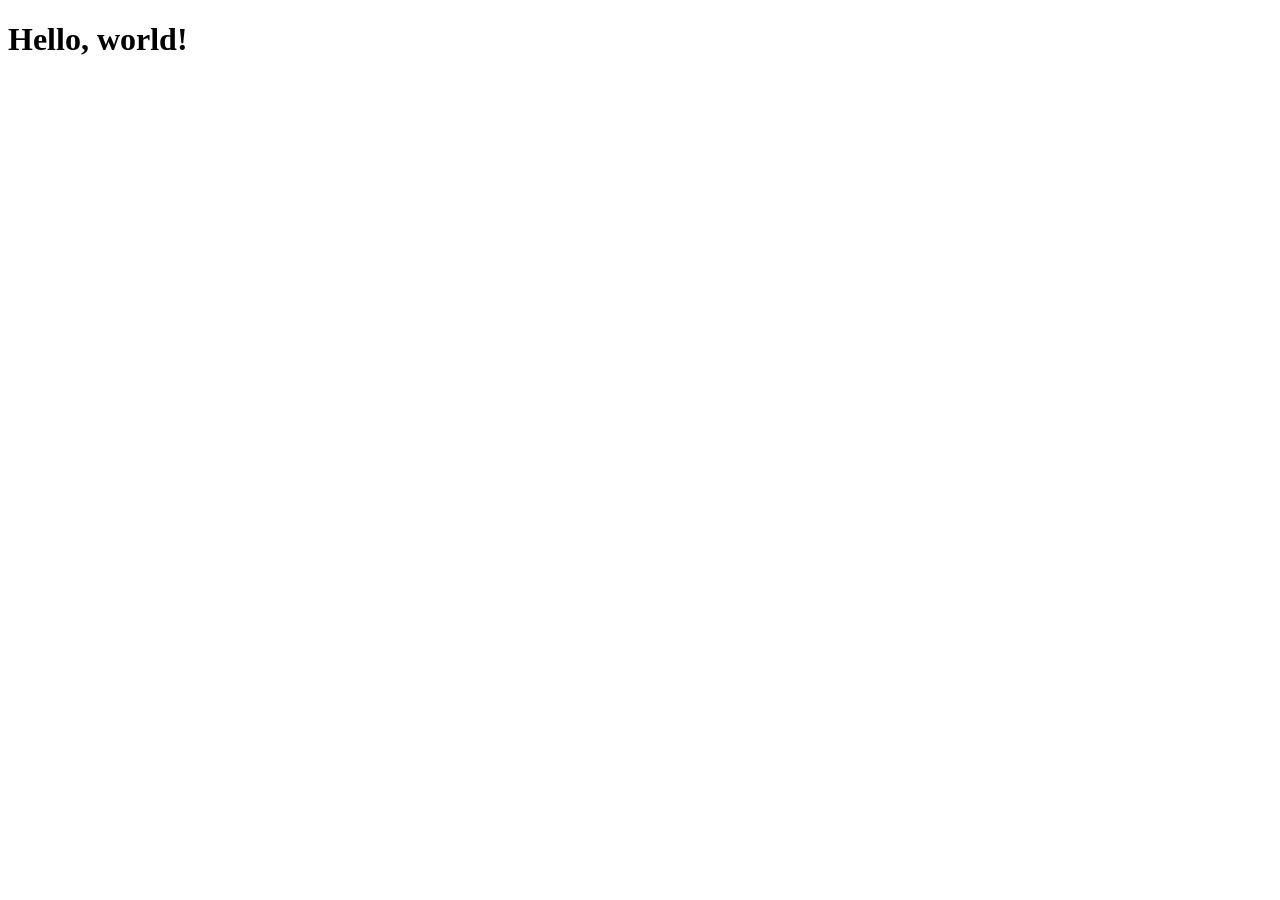
==== index.html @ cbe00746 "site" ====
<!doctype html>
<html lang="en">
<head>
  <meta charset="utf-8">
  <meta name="viewport" content="width=device-width, initial-scale=1">
  <title>Hello, world!</title>
</head>
<body>
  <h1>Hello, world!</h1>
</body>
</html>
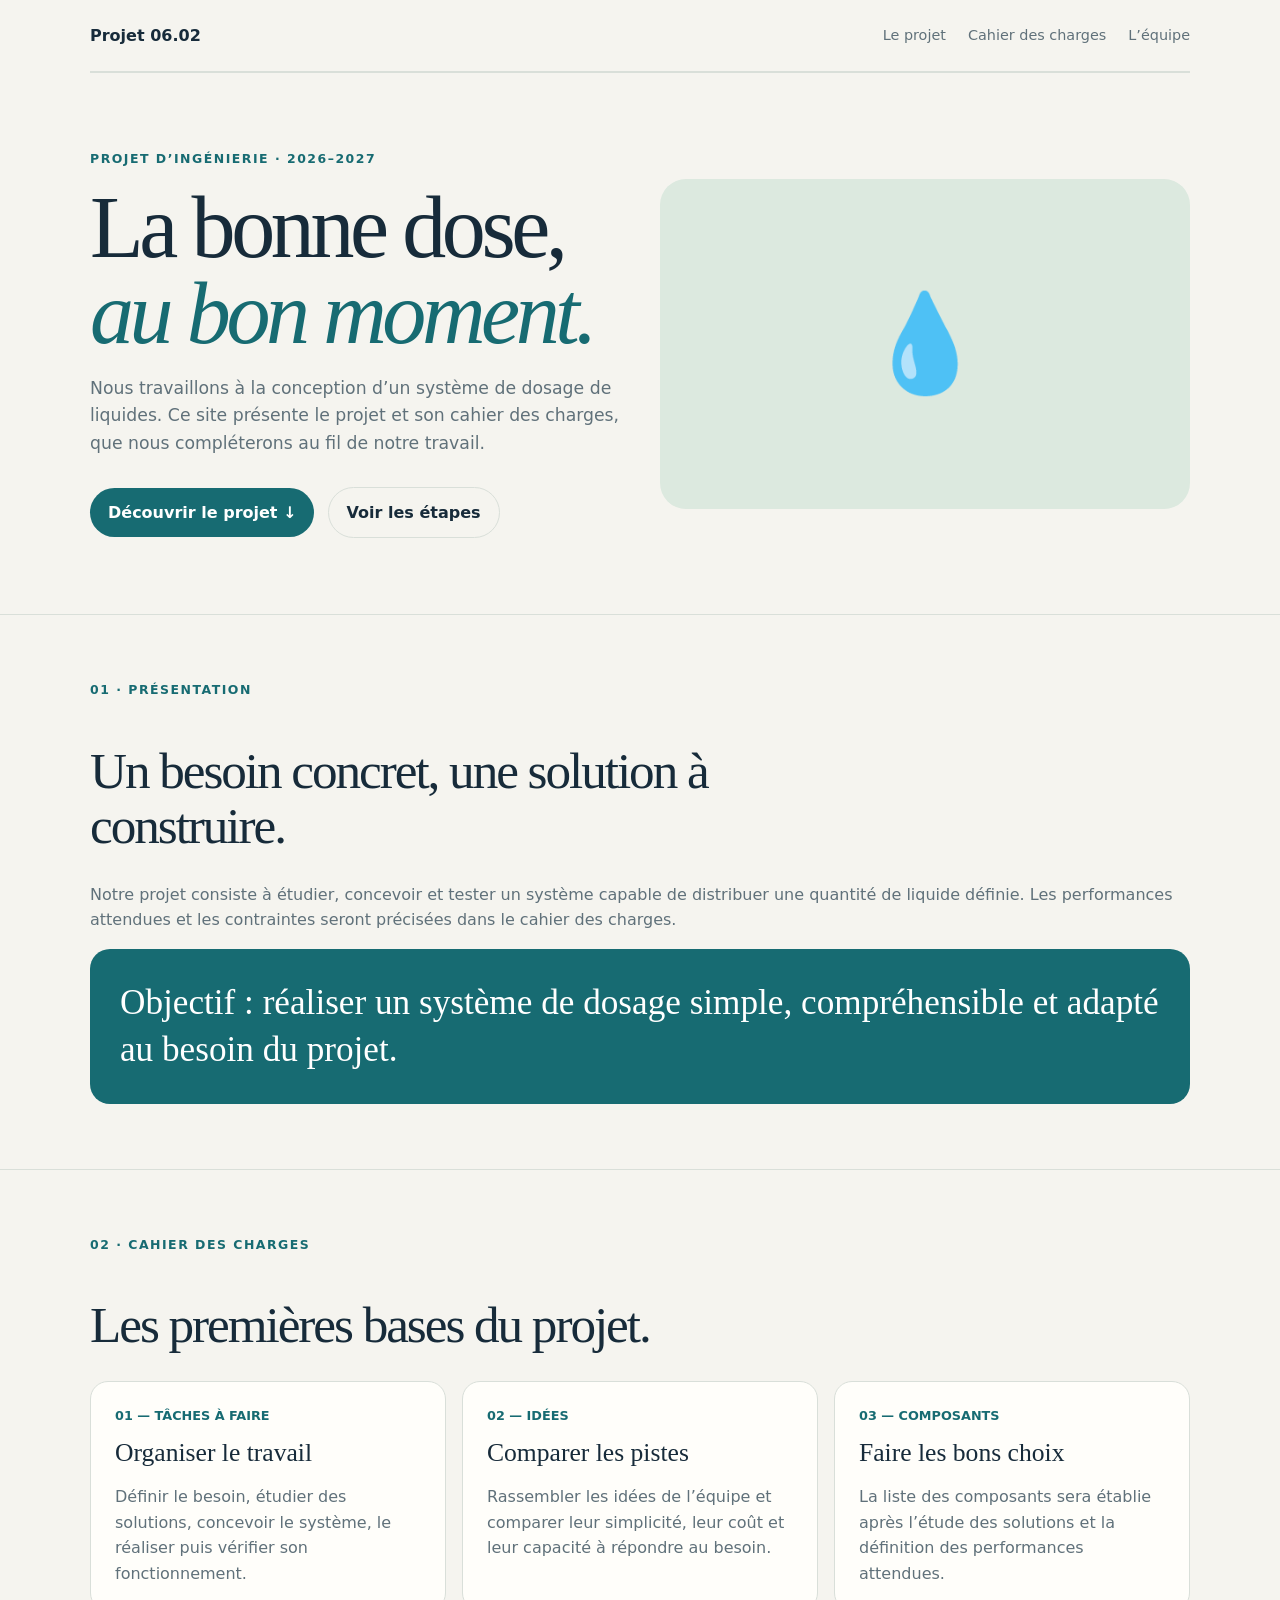
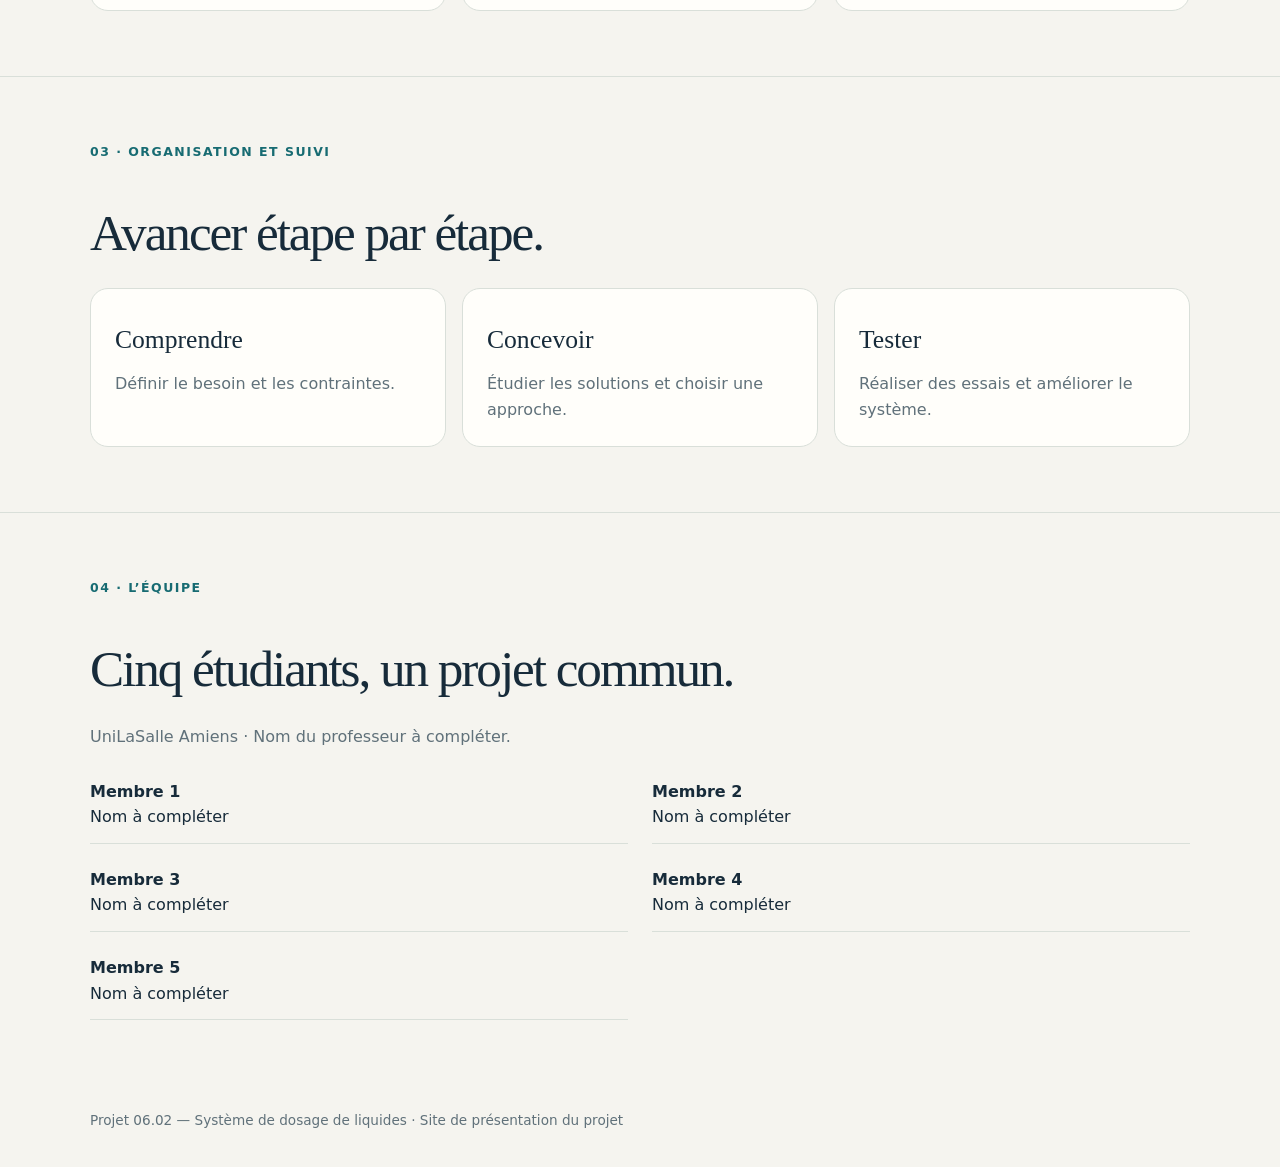
==== commit f3953895: "test" ====
--- a/index.html
+++ b/index.html
@@ -1,11 +1,239 @@
 <!doctype html>
-<html lang="en">
+<html lang="fr">
 <head>
   <meta charset="utf-8">
   <meta name="viewport" content="width=device-width, initial-scale=1">
-  <title>Hello, world!</title>
+  <meta name="description" content="Projet d’ingénierie : système de dosage de liquides">
+  <title>Projet 06.02 — Dosage de liquides</title>
+  <style>
+    :root {
+      --fond: #f5f4ef;
+      --blanc: #fffefa;
+      --texte: #172b3a;
+      --secondaire: #60717a;
+      --bleu: #176b72;
+      --vert: #d7ec79;
+      --ligne: #d9dfd9;
+      --serif: Georgia, "Times New Roman", serif;
+      --sans: system-ui, -apple-system, "Segoe UI", sans-serif;
+    }
+
+    * { box-sizing: border-box; }
+    html { scroll-behavior: smooth; }
+    body {
+      margin: 0;
+      background: var(--fond);
+      color: var(--texte);
+      font-family: var(--sans);
+      line-height: 1.6;
+    }
+    a { color: inherit; }
+    .conteneur { width: min(1100px, calc(100% - 40px)); margin: auto; }
+
+    nav {
+      min-height: 72px;
+      display: flex;
+      align-items: center;
+      justify-content: space-between;
+      border-bottom: 1px solid var(--ligne);
+    }
+    .logo { font-weight: 800; text-decoration: none; }
+    .liens { display: flex; gap: 22px; font-size: .9rem; }
+    .liens a { color: var(--secondaire); text-decoration: none; }
+    .liens a:hover { color: var(--bleu); }
+
+    .hero {
+      padding: 76px 0;
+      display: grid;
+      grid-template-columns: 1fr 1fr;
+      gap: 40px;
+      align-items: center;
+    }
+    .etiquette {
+      color: var(--bleu);
+      font-size: .78rem;
+      font-weight: 800;
+      letter-spacing: .12em;
+      text-transform: uppercase;
+    }
+    h1 {
+      margin: 16px 0;
+      font: 500 clamp(3rem, 7vw, 5.5rem)/.98 var(--serif);
+      letter-spacing: -.05em;
+    }
+    h1 em { color: var(--bleu); font-weight: 400; }
+    .intro { max-width: 530px; color: var(--secondaire); font-size: 1.08rem; }
+    .bouton {
+      display: inline-block;
+      margin: 12px 8px 0 0;
+      padding: 12px 18px;
+      border-radius: 30px;
+      background: var(--bleu);
+      color: white;
+      font-weight: 700;
+      text-decoration: none;
+    }
+    .bouton.clair { border: 1px solid var(--ligne); background: transparent; color: var(--texte); }
+    .illustration {
+      min-height: 330px;
+      display: grid;
+      place-items: center;
+      border-radius: 26px;
+      background: #dce9df;
+      color: var(--bleu);
+      font-size: 6rem;
+    }
+    .illustration span { font-size: 1rem; }
+
+    section { padding: 65px 0; border-top: 1px solid var(--ligne); }
+    .titre-section {
+      max-width: 680px;
+      margin-bottom: 28px;
+      font: 500 clamp(2rem, 4vw, 3.4rem)/1.08 var(--serif);
+      letter-spacing: -.04em;
+    }
+    .texte-secondaire { color: var(--secondaire); }
+    .grille { display: grid; grid-template-columns: repeat(3, 1fr); gap: 16px; }
+    .carte {
+      padding: 24px;
+      border: 1px solid var(--ligne);
+      border-radius: 18px;
+      background: var(--blanc);
+    }
+    .numero { color: var(--bleu); font-size: .8rem; font-weight: 800; }
+    .carte h3 { margin: 12px 0 8px; font: 500 1.6rem var(--serif); }
+    .carte p { margin-bottom: 0; color: var(--secondaire); }
+
+    .objectif {
+      padding: 30px;
+      border-radius: 20px;
+      background: var(--bleu);
+      color: white;
+      font: 500 clamp(1.5rem, 3vw, 2.2rem)/1.35 var(--serif);
+    }
+    .equipe { display: grid; grid-template-columns: repeat(2, 1fr); gap: 10px 24px; }
+    .membre { padding: 13px 0; border-bottom: 1px solid var(--ligne); }
+    .membre strong { display: block; }
+
+    footer {
+      padding: 25px 0 35px;
+      color: var(--secondaire);
+      font-size: .85rem;
+    }
+
+    @media (max-width: 700px) {
+      .liens { gap: 10px; font-size: .78rem; }
+      .hero { grid-template-columns: 1fr; padding: 50px 0; }
+      .illustration { min-height: 230px; }
+      .grille { grid-template-columns: 1fr; }
+      .equipe { grid-template-columns: 1fr; }
+    }
+  </style>
 </head>
+
 <body>
-  <h1>Hello, world!</h1>
+  <header class="conteneur">
+    <nav>
+      <a class="logo" href="#accueil">Projet 06.02</a>
+      <div class="liens">
+        <a href="#projet">Le projet</a>
+        <a href="#cahier">Cahier des charges</a>
+        <a href="#equipe">L’équipe</a>
+      </div>
+    </nav>
+  </header>
+
+  <main>
+    <section class="hero conteneur" id="accueil">
+      <div>
+        <div class="etiquette">Projet d’ingénierie · 2026–2027</div>
+        <h1>La bonne dose,<br><em>au bon moment.</em></h1>
+        <p class="intro">
+          Nous travaillons à la conception d’un système de dosage de liquides.
+          Ce site présente le projet et son cahier des charges, que nous
+          compléterons au fil de notre travail.
+        </p>
+        <a class="bouton" href="#projet">Découvrir le projet ↓</a>
+        <a class="bouton clair" href="#cahier">Voir les étapes</a>
+      </div>
+      <div class="illustration" aria-label="Illustration provisoire d’une goutte d’eau">
+        💧
+      </div>
+    </section>
+
+    <section id="projet">
+      <div class="conteneur">
+        <div class="etiquette">01 · Présentation</div>
+        <h2 class="titre-section">Un besoin concret, une solution à construire.</h2>
+        <p class="texte-secondaire">
+          Notre projet consiste à étudier, concevoir et tester un système capable
+          de distribuer une quantité de liquide définie. Les performances
+          attendues et les contraintes seront précisées dans le cahier des charges.
+        </p>
+        <div class="objectif">
+          Objectif : réaliser un système de dosage simple, compréhensible et
+          adapté au besoin du projet.
+        </div>
+      </div>
+    </section>
+
+    <section id="cahier">
+      <div class="conteneur">
+        <div class="etiquette">02 · Cahier des charges</div>
+        <h2 class="titre-section">Les premières bases du projet.</h2>
+        <div class="grille">
+          <article class="carte">
+            <div class="numero">01 — TÂCHES À FAIRE</div>
+            <h3>Organiser le travail</h3>
+            <p>Définir le besoin, étudier des solutions, concevoir le système,
+              le réaliser puis vérifier son fonctionnement.</p>
+          </article>
+          <article class="carte">
+            <div class="numero">02 — IDÉES</div>
+            <h3>Comparer les pistes</h3>
+            <p>Rassembler les idées de l’équipe et comparer leur simplicité,
+              leur coût et leur capacité à répondre au besoin.</p>
+          </article>
+          <article class="carte">
+            <div class="numero">03 — COMPOSANTS</div>
+            <h3>Faire les bons choix</h3>
+            <p>La liste des composants sera établie après l’étude des solutions
+              et la définition des performances attendues.</p>
+          </article>
+        </div>
+      </div>
+    </section>
+
+    <section>
+      <div class="conteneur">
+        <div class="etiquette">03 · Organisation et suivi</div>
+        <h2 class="titre-section">Avancer étape par étape.</h2>
+        <div class="grille">
+          <article class="carte"><h3>Comprendre</h3><p>Définir le besoin et les contraintes.</p></article>
+          <article class="carte"><h3>Concevoir</h3><p>Étudier les solutions et choisir une approche.</p></article>
+          <article class="carte"><h3>Tester</h3><p>Réaliser des essais et améliorer le système.</p></article>
+        </div>
+      </div>
+    </section>
+
+    <section id="equipe">
+      <div class="conteneur">
+        <div class="etiquette">04 · L’équipe</div>
+        <h2 class="titre-section">Cinq étudiants, un projet commun.</h2>
+        <p class="texte-secondaire">UniLaSalle Amiens · Nom du professeur à compléter.</p>
+        <div class="equipe">
+          <div class="membre"><strong>Membre 1</strong>Nom à compléter</div>
+          <div class="membre"><strong>Membre 2</strong>Nom à compléter</div>
+          <div class="membre"><strong>Membre 3</strong>Nom à compléter</div>
+          <div class="membre"><strong>Membre 4</strong>Nom à compléter</div>
+          <div class="membre"><strong>Membre 5</strong>Nom à compléter</div>
+        </div>
+      </div>
+    </section>
+  </main>
+
+  <footer class="conteneur">
+    Projet 06.02 — Système de dosage de liquides · Site de présentation du projet
+  </footer>
 </body>
 </html>
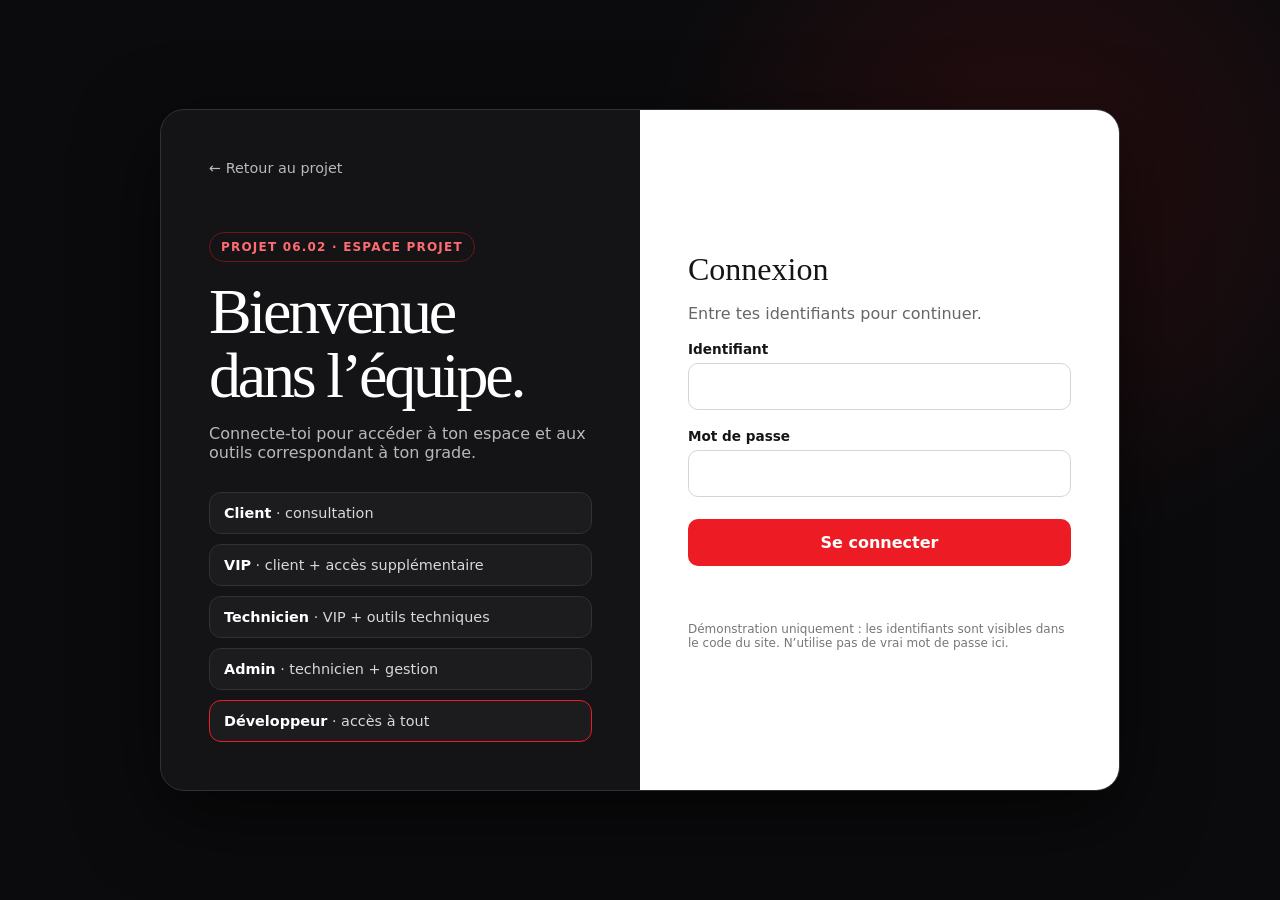
==== commit 80566e4e: "modification" ====
--- a/index.html
+++ b/index.html
@@ -3,237 +3,324 @@
 <head>
   <meta charset="utf-8">
   <meta name="viewport" content="width=device-width, initial-scale=1">
-  <meta name="description" content="Projet d’ingénierie : système de dosage de liquides">
-  <title>Projet 06.02 — Dosage de liquides</title>
+  <meta name="theme-color" content="#0b0b0d">
+  <title>Connexion — Projet 06.02</title>
+
   <style>
-    :root {
-      --fond: #f5f4ef;
-      --blanc: #fffefa;
-      --texte: #172b3a;
-      --secondaire: #60717a;
-      --bleu: #176b72;
-      --vert: #d7ec79;
-      --ligne: #d9dfd9;
-      --serif: Georgia, "Times New Roman", serif;
-      --sans: system-ui, -apple-system, "Segoe UI", sans-serif;
-    }
-
     * { box-sizing: border-box; }
-    html { scroll-behavior: smooth; }
+
     body {
+      min-height: 100vh;
       margin: 0;
-      background: var(--fond);
-      color: var(--texte);
-      font-family: var(--sans);
-      line-height: 1.6;
-    }
+      display: grid;
+      place-items: center;
+      padding: 24px;
+      color: #fff;
+      background:
+        radial-gradient(circle at 80% 20%, #ed1c2422, transparent 30%),
+        #0b0b0d;
+      font-family: system-ui, -apple-system, "Segoe UI", sans-serif;
+    }
+
     a { color: inherit; }
-    .conteneur { width: min(1100px, calc(100% - 40px)); margin: auto; }
-
-    nav {
-      min-height: 72px;
-      display: flex;
-      align-items: center;
-      justify-content: space-between;
-      border-bottom: 1px solid var(--ligne);
-    }
-    .logo { font-weight: 800; text-decoration: none; }
-    .liens { display: flex; gap: 22px; font-size: .9rem; }
-    .liens a { color: var(--secondaire); text-decoration: none; }
-    .liens a:hover { color: var(--bleu); }
-
-    .hero {
-      padding: 76px 0;
+
+    .page {
+      width: min(100%, 960px);
       display: grid;
       grid-template-columns: 1fr 1fr;
-      gap: 40px;
-      align-items: center;
-    }
-    .etiquette {
-      color: var(--bleu);
-      font-size: .78rem;
+      overflow: hidden;
+      border: 1px solid #303035;
+      border-radius: 24px;
+      background: #141416;
+      box-shadow: 0 24px 80px #0009;
+    }
+
+    .presentation { padding: 48px; }
+
+    .retour {
+      color: #b8b8be;
+      font-size: .9rem;
+      text-decoration: none;
+    }
+
+    .retour:hover { color: #fff; }
+
+    .badge {
+      display: inline-block;
+      margin-top: 55px;
+      padding: 7px 11px;
+      border: 1px solid #ed1c2466;
+      border-radius: 30px;
+      color: #ff6b70;
+      font-size: .75rem;
       font-weight: 800;
-      letter-spacing: .12em;
+      letter-spacing: .1em;
       text-transform: uppercase;
     }
+
     h1 {
-      margin: 16px 0;
-      font: 500 clamp(3rem, 7vw, 5.5rem)/.98 var(--serif);
+      margin: 18px 0 12px;
+      font: 500 clamp(2.4rem, 5vw, 4rem)/1 Georgia, serif;
       letter-spacing: -.05em;
     }
-    h1 em { color: var(--bleu); font-weight: 400; }
-    .intro { max-width: 530px; color: var(--secondaire); font-size: 1.08rem; }
-    .bouton {
-      display: inline-block;
-      margin: 12px 8px 0 0;
-      padding: 12px 18px;
-      border-radius: 30px;
-      background: var(--bleu);
-      color: white;
+
+    .description { color: #b8b8be; }
+
+    .grades {
+      display: grid;
+      gap: 10px;
+      margin-top: 30px;
+    }
+
+    .grade {
+      padding: 12px 14px;
+      border: 1px solid #303035;
+      border-radius: 12px;
+      color: #d7d7dc;
+      background: #1c1c1f;
+      font-size: .9rem;
+    }
+
+    .grade strong { color: #fff; }
+    .grade.dev { border-color: #ed1c24; }
+
+    .connexion {
+      padding: 48px;
+      display: flex;
+      flex-direction: column;
+      justify-content: center;
+      color: #151518;
+      background: #fff;
+    }
+
+    .connexion h2 {
+      margin: 0 0 8px;
+      font: 500 2rem Georgia, serif;
+    }
+
+    .connexion p { color: #666; }
+
+    label {
+      display: block;
+      margin: 18px 0 6px;
+      font-size: .85rem;
       font-weight: 700;
-      text-decoration: none;
-    }
-    .bouton.clair { border: 1px solid var(--ligne); background: transparent; color: var(--texte); }
-    .illustration {
-      min-height: 330px;
+    }
+
+    input {
+      width: 100%;
+      padding: 13px 14px;
+      border: 1px solid #d5d5d8;
+      border-radius: 10px;
+      color: #151518;
+      background: #fff;
+      font: inherit;
+    }
+
+    input:focus {
+      outline: 2px solid #ed1c24;
+      border-color: #ed1c24;
+    }
+
+    button {
+      width: 100%;
+      margin-top: 22px;
+      padding: 14px;
+      border: 0;
+      border-radius: 10px;
+      color: #fff;
+      background: #ed1c24;
+      font: inherit;
+      font-weight: 800;
+      cursor: pointer;
+    }
+
+    button:hover { background: #bd1118; }
+
+    .erreur {
+      min-height: 24px;
+      margin: 12px 0 0;
+      color: #bd1118;
+      font-size: .9rem;
+    }
+
+    .avertissement {
+      margin-top: 20px;
+      color: #777;
+      font-size: .75rem;
+    }
+
+    .tableau { display: none; }
+
+    .tableau h2 {
+      font: 500 2rem Georgia, serif;
+    }
+
+    .succes {
+      padding: 14px;
+      border-radius: 12px;
+      color: #176b38;
+      background: #e8f6ec;
+    }
+
+    .droits {
       display: grid;
-      place-items: center;
-      border-radius: 26px;
-      background: #dce9df;
-      color: var(--bleu);
-      font-size: 6rem;
-    }
-    .illustration span { font-size: 1rem; }
-
-    section { padding: 65px 0; border-top: 1px solid var(--ligne); }
-    .titre-section {
-      max-width: 680px;
-      margin-bottom: 28px;
-      font: 500 clamp(2rem, 4vw, 3.4rem)/1.08 var(--serif);
-      letter-spacing: -.04em;
-    }
-    .texte-secondaire { color: var(--secondaire); }
-    .grille { display: grid; grid-template-columns: repeat(3, 1fr); gap: 16px; }
-    .carte {
-      padding: 24px;
-      border: 1px solid var(--ligne);
-      border-radius: 18px;
-      background: var(--blanc);
-    }
-    .numero { color: var(--bleu); font-size: .8rem; font-weight: 800; }
-    .carte h3 { margin: 12px 0 8px; font: 500 1.6rem var(--serif); }
-    .carte p { margin-bottom: 0; color: var(--secondaire); }
-
-    .objectif {
-      padding: 30px;
-      border-radius: 20px;
-      background: var(--bleu);
-      color: white;
-      font: 500 clamp(1.5rem, 3vw, 2.2rem)/1.35 var(--serif);
-    }
-    .equipe { display: grid; grid-template-columns: repeat(2, 1fr); gap: 10px 24px; }
-    .membre { padding: 13px 0; border-bottom: 1px solid var(--ligne); }
-    .membre strong { display: block; }
-
-    footer {
-      padding: 25px 0 35px;
-      color: var(--secondaire);
-      font-size: .85rem;
+      gap: 10px;
+      margin: 20px 0;
+    }
+
+    .droit {
+      padding: 12px;
+      border: 1px solid #e0e0e0;
+      border-radius: 10px;
+    }
+
+    .droit strong { display: block; }
+    .droit span { color: #666; font-size: .85rem; }
+
+    .deconnexion {
+      margin-top: 10px;
+      color: #bd1118;
+      background: transparent;
+      border: 1px solid #ed1c24;
+    }
+
+    .deconnexion:hover {
+      color: #fff;
+      background: #bd1118;
     }
 
     @media (max-width: 700px) {
-      .liens { gap: 10px; font-size: .78rem; }
-      .hero { grid-template-columns: 1fr; padding: 50px 0; }
-      .illustration { min-height: 230px; }
-      .grille { grid-template-columns: 1fr; }
-      .equipe { grid-template-columns: 1fr; }
+      .page { grid-template-columns: 1fr; }
+      .presentation, .connexion { padding: 30px; }
+      .badge { margin-top: 35px; }
     }
   </style>
 </head>
 
 <body>
-  <header class="conteneur">
-    <nav>
-      <a class="logo" href="#accueil">Projet 06.02</a>
-      <div class="liens">
-        <a href="#projet">Le projet</a>
-        <a href="#cahier">Cahier des charges</a>
-        <a href="#equipe">L’équipe</a>
-      </div>
-    </nav>
-  </header>
-
-  <main>
-    <section class="hero conteneur" id="accueil">
-      <div>
-        <div class="etiquette">Projet d’ingénierie · 2026–2027</div>
-        <h1>La bonne dose,<br><em>au bon moment.</em></h1>
-        <p class="intro">
-          Nous travaillons à la conception d’un système de dosage de liquides.
-          Ce site présente le projet et son cahier des charges, que nous
-          compléterons au fil de notre travail.
-        </p>
-        <a class="bouton" href="#projet">Découvrir le projet ↓</a>
-        <a class="bouton clair" href="#cahier">Voir les étapes</a>
-      </div>
-      <div class="illustration" aria-label="Illustration provisoire d’une goutte d’eau">
-        💧
+  <main class="page">
+    <section class="presentation">
+      <a class="retour" href="index.html">← Retour au projet</a>
+
+      <div class="badge">Projet 06.02 · Espace projet</div>
+      <h1>Bienvenue<br>dans l’équipe.</h1>
+
+      <p class="description">
+        Connecte-toi pour accéder à ton espace et aux outils correspondant
+        à ton grade.
+      </p>
+
+      <div class="grades">
+        <div class="grade"><strong>Client</strong> · consultation</div>
+        <div class="grade"><strong>VIP</strong> · client + accès supplémentaire</div>
+        <div class="grade"><strong>Technicien</strong> · VIP + outils techniques</div>
+        <div class="grade"><strong>Admin</strong> · technicien + gestion</div>
+        <div class="grade dev"><strong>Développeur</strong> · accès à tout</div>
       </div>
     </section>
 
-    <section id="projet">
-      <div class="conteneur">
-        <div class="etiquette">01 · Présentation</div>
-        <h2 class="titre-section">Un besoin concret, une solution à construire.</h2>
-        <p class="texte-secondaire">
-          Notre projet consiste à étudier, concevoir et tester un système capable
-          de distribuer une quantité de liquide définie. Les performances
-          attendues et les contraintes seront précisées dans le cahier des charges.
-        </p>
-        <div class="objectif">
-          Objectif : réaliser un système de dosage simple, compréhensible et
-          adapté au besoin du projet.
+    <section class="connexion">
+      <div id="formulaire">
+        <h2>Connexion</h2>
+        <p>Entre tes identifiants pour continuer.</p>
+
+        <form id="form-connexion">
+          <label for="identifiant">Identifiant</label>
+          <input
+            id="identifiant"
+            name="identifiant"
+            autocomplete="username"
+            required
+          >
+
+          <label for="mot-de-passe">Mot de passe</label>
+          <input
+            id="mot-de-passe"
+            name="mot-de-passe"
+            type="password"
+            autocomplete="current-password"
+            required
+          >
+
+          <button type="submit">Se connecter</button>
+          <div class="erreur" id="erreur" aria-live="polite"></div>
+        </form>
+
+        <div class="avertissement">
+          Démonstration uniquement : les identifiants sont visibles dans le
+          code du site. N’utilise pas de vrai mot de passe ici.
         </div>
       </div>
-    </section>
-
-    <section id="cahier">
-      <div class="conteneur">
-        <div class="etiquette">02 · Cahier des charges</div>
-        <h2 class="titre-section">Les premières bases du projet.</h2>
-        <div class="grille">
-          <article class="carte">
-            <div class="numero">01 — TÂCHES À FAIRE</div>
-            <h3>Organiser le travail</h3>
-            <p>Définir le besoin, étudier des solutions, concevoir le système,
-              le réaliser puis vérifier son fonctionnement.</p>
-          </article>
-          <article class="carte">
-            <div class="numero">02 — IDÉES</div>
-            <h3>Comparer les pistes</h3>
-            <p>Rassembler les idées de l’équipe et comparer leur simplicité,
-              leur coût et leur capacité à répondre au besoin.</p>
-          </article>
-          <article class="carte">
-            <div class="numero">03 — COMPOSANTS</div>
-            <h3>Faire les bons choix</h3>
-            <p>La liste des composants sera établie après l’étude des solutions
-              et la définition des performances attendues.</p>
-          </article>
+
+      <div class="tableau" id="tableau">
+        <div class="succes">Connexion réussie · Grade Développeur</div>
+        <h2>Ton espace</h2>
+        <p>Ton grade cumule les droits des grades précédents.</p>
+
+        <div class="droits">
+          <div class="droit">
+            <strong>Client</strong>
+            <span>Consulter les informations du projet.</span>
+          </div>
+
+          <div class="droit">
+            <strong>VIP</strong>
+            <span>Accéder aux informations supplémentaires.</span>
+          </div>
+
+          <div class="droit">
+            <strong>Technicien</strong>
+            <span>Accéder aux outils techniques.</span>
+          </div>
+
+          <div class="droit">
+            <strong>Admin</strong>
+            <span>Gérer les éléments de l’espace.</span>
+          </div>
+
+          <div class="droit">
+            <strong>Développeur</strong>
+            <span>Accès complet à toutes les fonctions.</span>
+          </div>
         </div>
-      </div>
-    </section>
-
-    <section>
-      <div class="conteneur">
-        <div class="etiquette">03 · Organisation et suivi</div>
-        <h2 class="titre-section">Avancer étape par étape.</h2>
-        <div class="grille">
-          <article class="carte"><h3>Comprendre</h3><p>Définir le besoin et les contraintes.</p></article>
-          <article class="carte"><h3>Concevoir</h3><p>Étudier les solutions et choisir une approche.</p></article>
-          <article class="carte"><h3>Tester</h3><p>Réaliser des essais et améliorer le système.</p></article>
-        </div>
-      </div>
-    </section>
-
-    <section id="equipe">
-      <div class="conteneur">
-        <div class="etiquette">04 · L’équipe</div>
-        <h2 class="titre-section">Cinq étudiants, un projet commun.</h2>
-        <p class="texte-secondaire">UniLaSalle Amiens · Nom du professeur à compléter.</p>
-        <div class="equipe">
-          <div class="membre"><strong>Membre 1</strong>Nom à compléter</div>
-          <div class="membre"><strong>Membre 2</strong>Nom à compléter</div>
-          <div class="membre"><strong>Membre 3</strong>Nom à compléter</div>
-          <div class="membre"><strong>Membre 4</strong>Nom à compléter</div>
-          <div class="membre"><strong>Membre 5</strong>Nom à compléter</div>
-        </div>
+
+        <button class="deconnexion" id="bouton-deconnexion">
+          Se déconnecter
+        </button>
       </div>
     </section>
   </main>
 
-  <footer class="conteneur">
-    Projet 06.02 — Système de dosage de liquides · Site de présentation du projet
-  </footer>
+  <script>
+    const formulaire = document.querySelector("#form-connexion");
+    const zoneErreur = document.querySelector("#erreur");
+
+    formulaire.addEventListener("submit", function (event) {
+      event.preventDefault();
+
+      const identifiant =
+        document.querySelector("#identifiant").value.trim();
+      const motDePasse =
+        document.querySelector("#mot-de-passe").value;
+
+      if (identifiant === "dev" && motDePasse === "1212") {
+        document.querySelector("#formulaire").style.display = "none";
+        document.querySelector("#tableau").style.display = "block";
+      } else {
+        zoneErreur.textContent =
+          "Identifiant ou mot de passe incorrect.";
+      }
+    });
+
+    document
+      .querySelector("#bouton-deconnexion")
+      .addEventListener("click", function () {
+        document.querySelector("#tableau").style.display = "none";
+        document.querySelector("#formulaire").style.display = "block";
+        formulaire.reset();
+        zoneErreur.textContent = "";
+      });
+  </script>
 </body>
 </html>
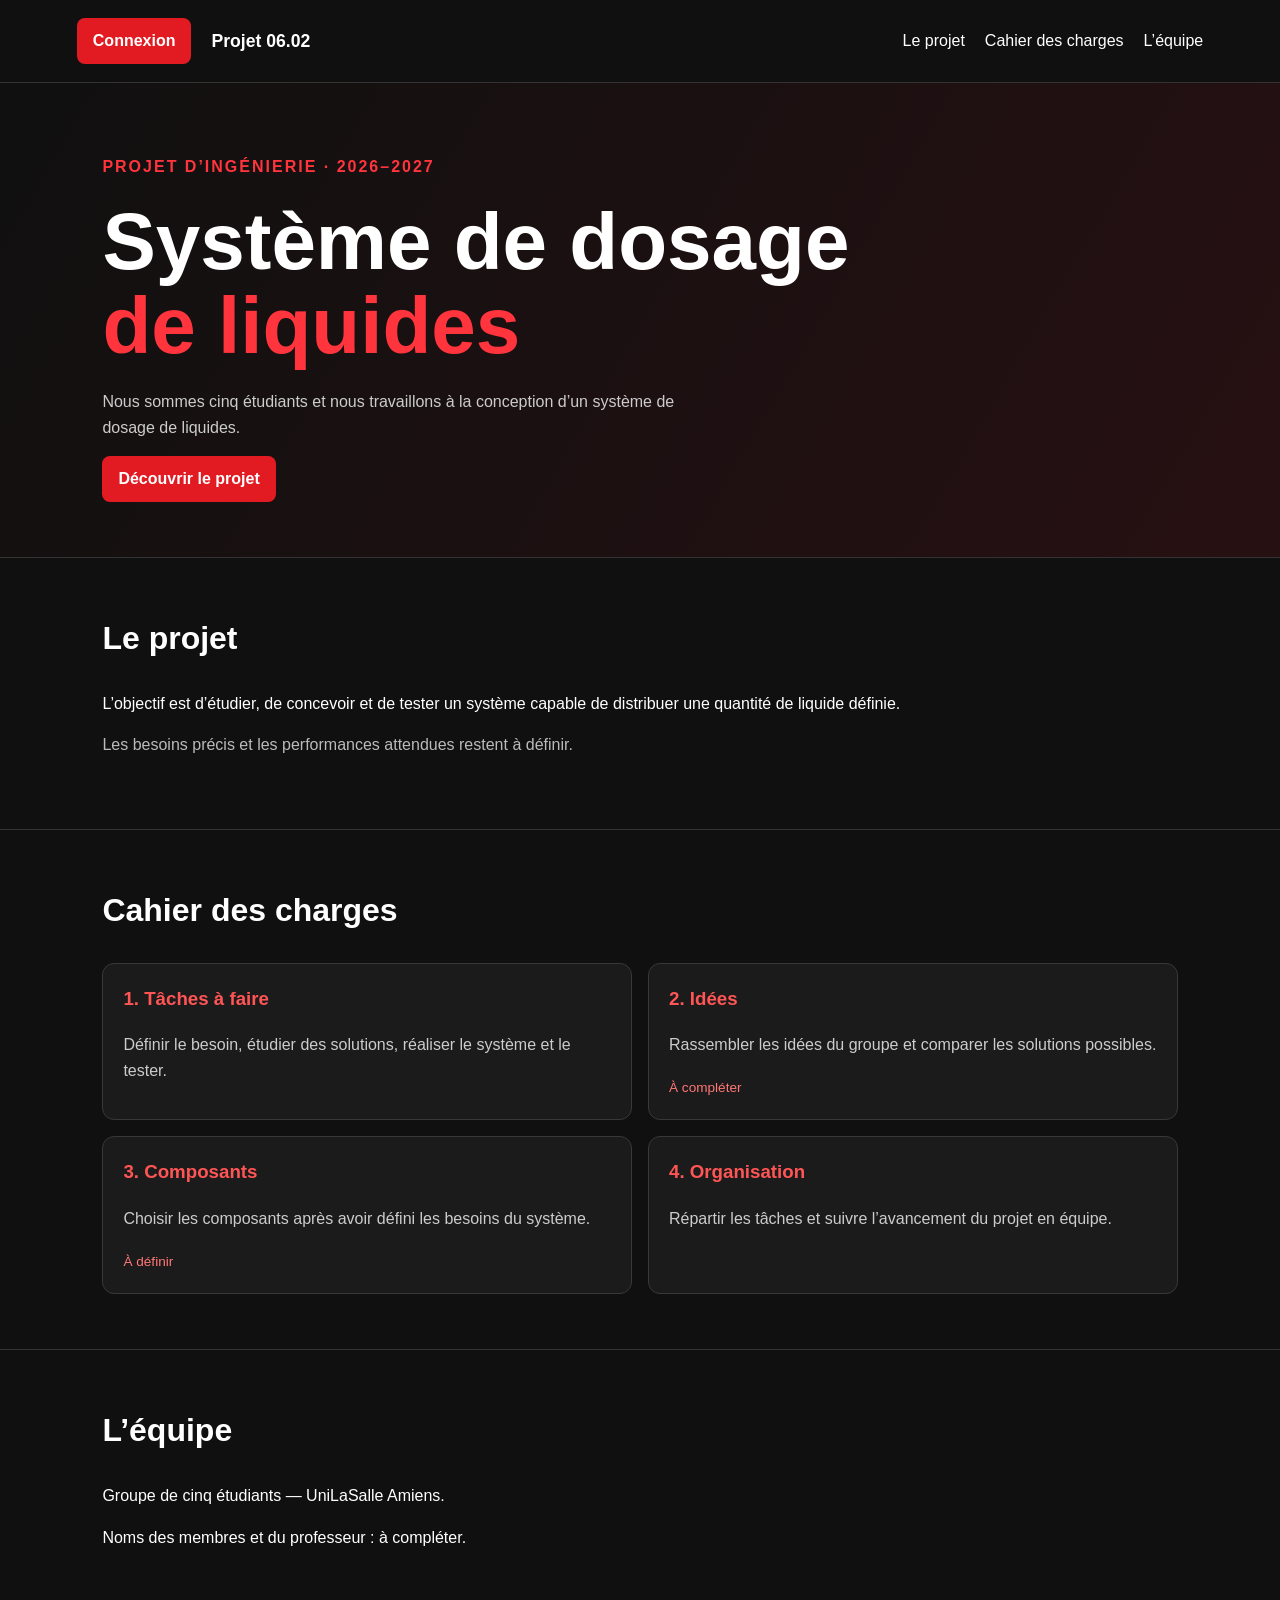
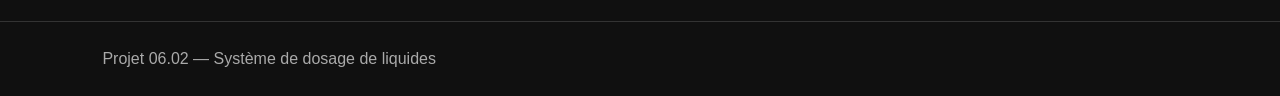
==== commit a57326bb: "separation + ameloiration" ====
--- a/index.html
+++ b/index.html
@@ -3,324 +3,81 @@
 <head>
   <meta charset="utf-8">
   <meta name="viewport" content="width=device-width, initial-scale=1">
-  <meta name="theme-color" content="#0b0b0d">
-  <title>Connexion — Projet 06.02</title>
-
-  <style>
-    * { box-sizing: border-box; }
-
-    body {
-      min-height: 100vh;
-      margin: 0;
-      display: grid;
-      place-items: center;
-      padding: 24px;
-      color: #fff;
-      background:
-        radial-gradient(circle at 80% 20%, #ed1c2422, transparent 30%),
-        #0b0b0d;
-      font-family: system-ui, -apple-system, "Segoe UI", sans-serif;
-    }
-
-    a { color: inherit; }
-
-    .page {
-      width: min(100%, 960px);
-      display: grid;
-      grid-template-columns: 1fr 1fr;
-      overflow: hidden;
-      border: 1px solid #303035;
-      border-radius: 24px;
-      background: #141416;
-      box-shadow: 0 24px 80px #0009;
-    }
-
-    .presentation { padding: 48px; }
-
-    .retour {
-      color: #b8b8be;
-      font-size: .9rem;
-      text-decoration: none;
-    }
-
-    .retour:hover { color: #fff; }
-
-    .badge {
-      display: inline-block;
-      margin-top: 55px;
-      padding: 7px 11px;
-      border: 1px solid #ed1c2466;
-      border-radius: 30px;
-      color: #ff6b70;
-      font-size: .75rem;
-      font-weight: 800;
-      letter-spacing: .1em;
-      text-transform: uppercase;
-    }
-
-    h1 {
-      margin: 18px 0 12px;
-      font: 500 clamp(2.4rem, 5vw, 4rem)/1 Georgia, serif;
-      letter-spacing: -.05em;
-    }
-
-    .description { color: #b8b8be; }
-
-    .grades {
-      display: grid;
-      gap: 10px;
-      margin-top: 30px;
-    }
-
-    .grade {
-      padding: 12px 14px;
-      border: 1px solid #303035;
-      border-radius: 12px;
-      color: #d7d7dc;
-      background: #1c1c1f;
-      font-size: .9rem;
-    }
-
-    .grade strong { color: #fff; }
-    .grade.dev { border-color: #ed1c24; }
-
-    .connexion {
-      padding: 48px;
-      display: flex;
-      flex-direction: column;
-      justify-content: center;
-      color: #151518;
-      background: #fff;
-    }
-
-    .connexion h2 {
-      margin: 0 0 8px;
-      font: 500 2rem Georgia, serif;
-    }
-
-    .connexion p { color: #666; }
-
-    label {
-      display: block;
-      margin: 18px 0 6px;
-      font-size: .85rem;
-      font-weight: 700;
-    }
-
-    input {
-      width: 100%;
-      padding: 13px 14px;
-      border: 1px solid #d5d5d8;
-      border-radius: 10px;
-      color: #151518;
-      background: #fff;
-      font: inherit;
-    }
-
-    input:focus {
-      outline: 2px solid #ed1c24;
-      border-color: #ed1c24;
-    }
-
-    button {
-      width: 100%;
-      margin-top: 22px;
-      padding: 14px;
-      border: 0;
-      border-radius: 10px;
-      color: #fff;
-      background: #ed1c24;
-      font: inherit;
-      font-weight: 800;
-      cursor: pointer;
-    }
-
-    button:hover { background: #bd1118; }
-
-    .erreur {
-      min-height: 24px;
-      margin: 12px 0 0;
-      color: #bd1118;
-      font-size: .9rem;
-    }
-
-    .avertissement {
-      margin-top: 20px;
-      color: #777;
-      font-size: .75rem;
-    }
-
-    .tableau { display: none; }
-
-    .tableau h2 {
-      font: 500 2rem Georgia, serif;
-    }
-
-    .succes {
-      padding: 14px;
-      border-radius: 12px;
-      color: #176b38;
-      background: #e8f6ec;
-    }
-
-    .droits {
-      display: grid;
-      gap: 10px;
-      margin: 20px 0;
-    }
-
-    .droit {
-      padding: 12px;
-      border: 1px solid #e0e0e0;
-      border-radius: 10px;
-    }
-
-    .droit strong { display: block; }
-    .droit span { color: #666; font-size: .85rem; }
-
-    .deconnexion {
-      margin-top: 10px;
-      color: #bd1118;
-      background: transparent;
-      border: 1px solid #ed1c24;
-    }
-
-    .deconnexion:hover {
-      color: #fff;
-      background: #bd1118;
-    }
-
-    @media (max-width: 700px) {
-      .page { grid-template-columns: 1fr; }
-      .presentation, .connexion { padding: 30px; }
-      .badge { margin-top: 35px; }
-    }
-  </style>
+  <title>Projet 06.02 — Dosage de liquides</title>
+  <link rel="stylesheet" href="css/style.css">
 </head>
 
 <body>
-  <main class="page">
-    <section class="presentation">
-      <a class="retour" href="index.html">← Retour au projet</a>
+  <header>
+    <a class="bouton-connexion" href="connexion.html">Connexion</a>
+    <strong class="logo">Projet 06.02</strong>
 
-      <div class="badge">Projet 06.02 · Espace projet</div>
-      <h1>Bienvenue<br>dans l’équipe.</h1>
+    <nav>
+      <a href="#projet">Le projet</a>
+      <a href="#cahier">Cahier des charges</a>
+      <a href="#equipe">L’équipe</a>
+    </nav>
+  </header>
 
-      <p class="description">
-        Connecte-toi pour accéder à ton espace et aux outils correspondant
-        à ton grade.
+  <main>
+    <section class="accueil">
+      <p class="etiquette">Projet d’ingénierie · 2026–2027</p>
+      <h1>Système de dosage<br><span>de liquides</span></h1>
+      <p>
+        Nous sommes cinq étudiants et nous travaillons à la conception
+        d’un système de dosage de liquides.
       </p>
+      <a class="bouton" href="#projet">Découvrir le projet</a>
+    </section>
 
-      <div class="grades">
-        <div class="grade"><strong>Client</strong> · consultation</div>
-        <div class="grade"><strong>VIP</strong> · client + accès supplémentaire</div>
-        <div class="grade"><strong>Technicien</strong> · VIP + outils techniques</div>
-        <div class="grade"><strong>Admin</strong> · technicien + gestion</div>
-        <div class="grade dev"><strong>Développeur</strong> · accès à tout</div>
+    <section id="projet">
+      <h2>Le projet</h2>
+      <p>
+        L’objectif est d’étudier, de concevoir et de tester un système
+        capable de distribuer une quantité de liquide définie.
+      </p>
+      <p class="note">
+        Les besoins précis et les performances attendues restent à définir.
+      </p>
+    </section>
+
+    <section id="cahier">
+      <h2>Cahier des charges</h2>
+
+      <div class="cartes">
+        <article class="carte">
+          <h3>1. Tâches à faire</h3>
+          <p>Définir le besoin, étudier des solutions, réaliser le système et le tester.</p>
+        </article>
+
+        <article class="carte">
+          <h3>2. Idées</h3>
+          <p>Rassembler les idées du groupe et comparer les solutions possibles.</p>
+          <span>À compléter</span>
+        </article>
+
+        <article class="carte">
+          <h3>3. Composants</h3>
+          <p>Choisir les composants après avoir défini les besoins du système.</p>
+          <span>À définir</span>
+        </article>
+
+        <article class="carte">
+          <h3>4. Organisation</h3>
+          <p>Répartir les tâches et suivre l’avancement du projet en équipe.</p>
+        </article>
       </div>
     </section>
 
-    <section class="connexion">
-      <div id="formulaire">
-        <h2>Connexion</h2>
-        <p>Entre tes identifiants pour continuer.</p>
-
-        <form id="form-connexion">
-          <label for="identifiant">Identifiant</label>
-          <input
-            id="identifiant"
-            name="identifiant"
-            autocomplete="username"
-            required
-          >
-
-          <label for="mot-de-passe">Mot de passe</label>
-          <input
-            id="mot-de-passe"
-            name="mot-de-passe"
-            type="password"
-            autocomplete="current-password"
-            required
-          >
-
-          <button type="submit">Se connecter</button>
-          <div class="erreur" id="erreur" aria-live="polite"></div>
-        </form>
-
-        <div class="avertissement">
-          Démonstration uniquement : les identifiants sont visibles dans le
-          code du site. N’utilise pas de vrai mot de passe ici.
-        </div>
-      </div>
-
-      <div class="tableau" id="tableau">
-        <div class="succes">Connexion réussie · Grade Développeur</div>
-        <h2>Ton espace</h2>
-        <p>Ton grade cumule les droits des grades précédents.</p>
-
-        <div class="droits">
-          <div class="droit">
-            <strong>Client</strong>
-            <span>Consulter les informations du projet.</span>
-          </div>
-
-          <div class="droit">
-            <strong>VIP</strong>
-            <span>Accéder aux informations supplémentaires.</span>
-          </div>
-
-          <div class="droit">
-            <strong>Technicien</strong>
-            <span>Accéder aux outils techniques.</span>
-          </div>
-
-          <div class="droit">
-            <strong>Admin</strong>
-            <span>Gérer les éléments de l’espace.</span>
-          </div>
-
-          <div class="droit">
-            <strong>Développeur</strong>
-            <span>Accès complet à toutes les fonctions.</span>
-          </div>
-        </div>
-
-        <button class="deconnexion" id="bouton-deconnexion">
-          Se déconnecter
-        </button>
-      </div>
+    <section id="equipe">
+      <h2>L’équipe</h2>
+      <p>Groupe de cinq étudiants — UniLaSalle Amiens.</p>
+      <p>Noms des membres et du professeur : à compléter.</p>
     </section>
   </main>
 
-  <script>
-    const formulaire = document.querySelector("#form-connexion");
-    const zoneErreur = document.querySelector("#erreur");
-
-    formulaire.addEventListener("submit", function (event) {
-      event.preventDefault();
-
-      const identifiant =
-        document.querySelector("#identifiant").value.trim();
-      const motDePasse =
-        document.querySelector("#mot-de-passe").value;
-
-      if (identifiant === "dev" && motDePasse === "1212") {
-        document.querySelector("#formulaire").style.display = "none";
-        document.querySelector("#tableau").style.display = "block";
-      } else {
-        zoneErreur.textContent =
-          "Identifiant ou mot de passe incorrect.";
-      }
-    });
-
-    document
-      .querySelector("#bouton-deconnexion")
-      .addEventListener("click", function () {
-        document.querySelector("#tableau").style.display = "none";
-        document.querySelector("#formulaire").style.display = "block";
-        formulaire.reset();
-        zoneErreur.textContent = "";
-      });
-  </script>
+  <footer>
+    Projet 06.02 — Système de dosage de liquides
+  </footer>
 </body>
 </html>
--- a/css/style.css
+++ b/css/style.css
@@ -0,0 +1,216 @@
+* {
+  box-sizing: border-box;
+}
+
+html {
+  scroll-behavior: smooth;
+}
+
+body {
+  margin: 0;
+  color: white;
+  background: #101010;
+  font-family: Arial, sans-serif;
+  line-height: 1.6;
+}
+
+header {
+  display: flex;
+  align-items: center;
+  gap: 20px;
+  padding: 18px 6%;
+  border-bottom: 1px solid #333;
+}
+
+.logo {
+  font-size: 1.1rem;
+}
+
+nav {
+  display: flex;
+  gap: 20px;
+  margin-left: auto;
+}
+
+nav a,
+main a,
+.boite-connexion > a {
+  color: white;
+  text-decoration: none;
+}
+
+nav a:hover,
+.boite-connexion > a:hover {
+  color: #ff5555;
+}
+
+.bouton-connexion,
+.bouton,
+button {
+  display: inline-block;
+  padding: 10px 16px;
+  border: 0;
+  border-radius: 8px;
+  color: white;
+  background: #e21b23;
+  font-weight: bold;
+  text-decoration: none;
+  cursor: pointer;
+}
+
+.bouton-connexion:hover,
+.bouton:hover,
+button:hover {
+  background: #b9141b;
+}
+
+main section {
+  padding: 55px 8%;
+  border-bottom: 1px solid #333;
+}
+
+.accueil {
+  min-height: 380px;
+  display: flex;
+  flex-direction: column;
+  align-items: flex-start;
+  justify-content: center;
+  background: linear-gradient(120deg, #101010, #271012);
+}
+
+.accueil h1 {
+  margin: 5px 0;
+  font-size: clamp(2.5rem, 7vw, 5rem);
+  line-height: 1.05;
+}
+
+.accueil h1 span,
+.etiquette {
+  color: #ff343c;
+}
+
+.accueil p:not(.etiquette) {
+  max-width: 600px;
+  color: #ccc;
+}
+
+.etiquette {
+  font-weight: bold;
+  text-transform: uppercase;
+  letter-spacing: 2px;
+}
+
+h2 {
+  margin-top: 0;
+  font-size: 2rem;
+}
+
+.note {
+  color: #bbb;
+}
+
+.cartes {
+  display: grid;
+  grid-template-columns: repeat(2, 1fr);
+  gap: 16px;
+}
+
+.carte {
+  padding: 20px;
+  border: 1px solid #383838;
+  border-radius: 12px;
+  background: #1b1b1b;
+}
+
+.carte h3 {
+  margin-top: 0;
+  color: #ff5555;
+}
+
+.carte p {
+  color: #ccc;
+}
+
+.carte span {
+  color: #ff7777;
+  font-size: .85rem;
+}
+
+footer {
+  padding: 24px 8%;
+  color: #aaa;
+}
+
+/* Page de connexion */
+
+.page-connexion {
+  min-height: 100vh;
+  display: grid;
+  place-items: center;
+  padding: 20px;
+  background: #101010;
+}
+
+.boite-connexion {
+  width: min(100%, 440px);
+  padding: 30px;
+  border: 1px solid #383838;
+  border-radius: 16px;
+  background: #1b1b1b;
+}
+
+.boite-connexion h1 {
+  margin-bottom: 5px;
+}
+
+.boite-connexion label {
+  display: block;
+  margin-top: 16px;
+}
+
+.boite-connexion input {
+  width: 100%;
+  margin-top: 5px;
+  padding: 12px;
+  border: 1px solid #555;
+  border-radius: 7px;
+  color: white;
+  background: #101010;
+}
+
+.boite-connexion button {
+  width: 100%;
+  margin-top: 20px;
+}
+
+#erreur {
+  min-height: 24px;
+  color: #ff5555;
+}
+
+.cache {
+  display: none;
+}
+
+@media (max-width: 650px) {
+  header {
+    flex-wrap: wrap;
+    padding: 15px;
+  }
+
+  nav {
+    width: 100%;
+    justify-content: space-between;
+    gap: 10px;
+    margin-left: 0;
+    font-size: .9rem;
+  }
+
+  main section {
+    padding: 40px 20px;
+  }
+
+  .cartes {
+    grid-template-columns: 1fr;
+  }
+}
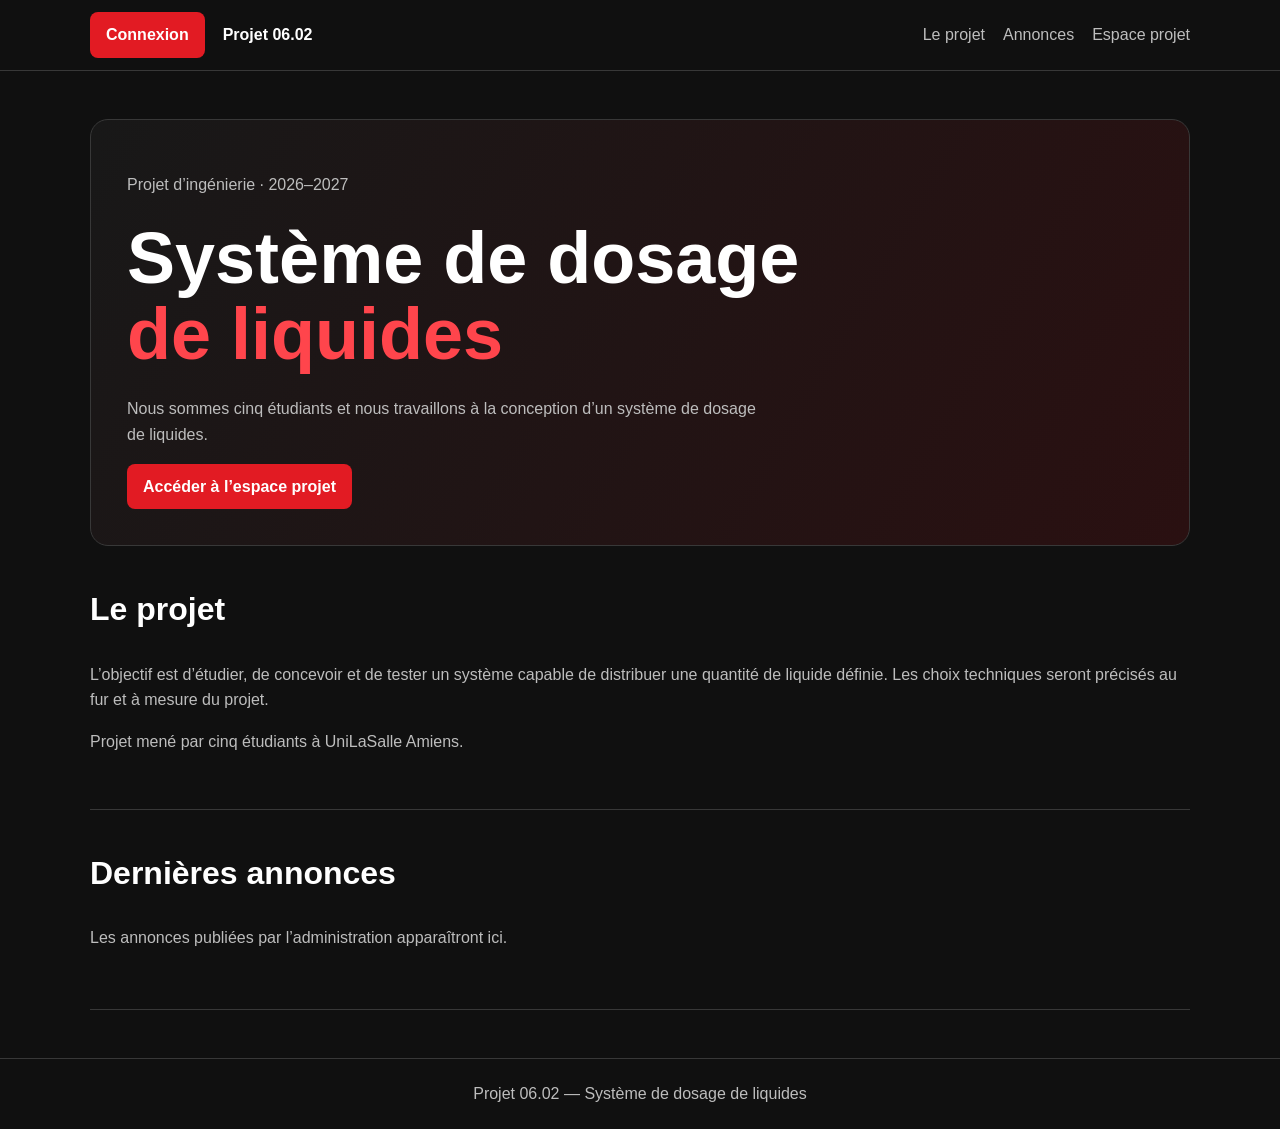
==== commit 2fc25b44: "big ajout" ====
--- a/index.html
+++ b/index.html
@@ -5,78 +5,52 @@
   <meta name="viewport" content="width=device-width, initial-scale=1">
   <title>Projet 06.02 — Dosage de liquides</title>
   <link rel="stylesheet" href="css/style.css">
+  <script src="js/app.js" defer></script>
 </head>
 
 <body>
   <header>
-    <a class="bouton-connexion" href="connexion.html">Connexion</a>
-    <strong class="logo">Projet 06.02</strong>
+    <a class="login-button" href="connexion.html">Connexion</a>
+    <a class="logo" href="index.html">Projet 06.02</a>
 
-    <nav>
+    <nav class="header-links">
       <a href="#projet">Le projet</a>
-      <a href="#cahier">Cahier des charges</a>
-      <a href="#equipe">L’équipe</a>
+      <a href="#annonces">Annonces</a>
+      <a href="connexion.html">Espace projet</a>
     </nav>
   </header>
 
-  <main>
-    <section class="accueil">
-      <p class="etiquette">Projet d’ingénierie · 2026–2027</p>
+  <main class="home container">
+    <section class="hero" id="projet">
+      <p class="red">Projet d’ingénierie · 2026–2027</p>
       <h1>Système de dosage<br><span>de liquides</span></h1>
       <p>
         Nous sommes cinq étudiants et nous travaillons à la conception
         d’un système de dosage de liquides.
       </p>
-      <a class="bouton" href="#projet">Découvrir le projet</a>
+      <a class="button" href="connexion.html">Accéder à l’espace projet</a>
     </section>
 
-    <section id="projet">
+    <section class="section">
       <h2>Le projet</h2>
-      <p>
-        L’objectif est d’étudier, de concevoir et de tester un système
-        capable de distribuer une quantité de liquide définie.
+      <p class="muted">
+        L’objectif est d’étudier, de concevoir et de tester un système capable
+        de distribuer une quantité de liquide définie. Les choix techniques
+        seront précisés au fur et à mesure du projet.
       </p>
       <p class="note">
-        Les besoins précis et les performances attendues restent à définir.
+        Projet mené par cinq étudiants à UniLaSalle Amiens.
       </p>
     </section>
 
-    <section id="cahier">
-      <h2>Cahier des charges</h2>
-
-      <div class="cartes">
-        <article class="carte">
-          <h3>1. Tâches à faire</h3>
-          <p>Définir le besoin, étudier des solutions, réaliser le système et le tester.</p>
-        </article>
-
-        <article class="carte">
-          <h3>2. Idées</h3>
-          <p>Rassembler les idées du groupe et comparer les solutions possibles.</p>
-          <span>À compléter</span>
-        </article>
-
-        <article class="carte">
-          <h3>3. Composants</h3>
-          <p>Choisir les composants après avoir défini les besoins du système.</p>
-          <span>À définir</span>
-        </article>
-
-        <article class="carte">
-          <h3>4. Organisation</h3>
-          <p>Répartir les tâches et suivre l’avancement du projet en équipe.</p>
-        </article>
-      </div>
-    </section>
-
-    <section id="equipe">
-      <h2>L’équipe</h2>
-      <p>Groupe de cinq étudiants — UniLaSalle Amiens.</p>
-      <p>Noms des membres et du professeur : à compléter.</p>
+    <section class="section" id="annonces">
+      <h2>Dernières annonces</h2>
+      <p class="muted">Les annonces publiées par l’administration apparaîtront ici.</p>
+      <div id="annonces-accueil" class="list"></div>
     </section>
   </main>
 
-  <footer>
+  <footer class="site-footer">
     Projet 06.02 — Système de dosage de liquides
   </footer>
 </body>
--- a/css/style.css
+++ b/css/style.css
@@ -1,216 +1,413 @@
+:root {
+  --background: #101010;
+  --surface: #1b1b1b;
+  --surface-light: #252525;
+  --text: #ffffff;
+  --muted: #bdbdbd;
+  --red: #e21b23;
+  --red-dark: #b9141b;
+  --line: #383838;
+}
+
 * {
   box-sizing: border-box;
 }
 
-html {
-  scroll-behavior: smooth;
-}
-
 body {
+  min-height: 100vh;
   margin: 0;
-  color: white;
-  background: #101010;
+  color: var(--text);
+  background: var(--background);
   font-family: Arial, sans-serif;
   line-height: 1.6;
 }
 
+a {
+  color: inherit;
+}
+
+.container {
+  width: min(1100px, calc(100% - 36px));
+  margin: auto;
+}
+
 header {
+  min-height: 70px;
   display: flex;
   align-items: center;
-  gap: 20px;
-  padding: 18px 6%;
-  border-bottom: 1px solid #333;
+  gap: 18px;
+  padding: 12px max(18px, calc((100% - 1100px) / 2));
+  border-bottom: 1px solid var(--line);
 }
 
 .logo {
-  font-size: 1.1rem;
-}
-
-nav {
+  font-weight: bold;
+  text-decoration: none;
+}
+
+.header-links {
   display: flex;
-  gap: 20px;
+  gap: 18px;
   margin-left: auto;
 }
 
-nav a,
-main a,
-.boite-connexion > a {
-  color: white;
+.header-links a,
+.back-link {
+  color: var(--muted);
   text-decoration: none;
 }
 
-nav a:hover,
-.boite-connexion > a:hover {
-  color: #ff5555;
-}
-
-.bouton-connexion,
-.bouton,
+.header-links a:hover,
+.back-link:hover {
+  color: var(--text);
+}
+
+.button,
+.login-button,
 button {
   display: inline-block;
   padding: 10px 16px;
   border: 0;
   border-radius: 8px;
   color: white;
-  background: #e21b23;
+  background: var(--red);
+  font: inherit;
   font-weight: bold;
   text-decoration: none;
   cursor: pointer;
 }
 
-.bouton-connexion:hover,
-.bouton:hover,
+.button:hover,
+.login-button:hover,
 button:hover {
-  background: #b9141b;
-}
-
-main section {
-  padding: 55px 8%;
-  border-bottom: 1px solid #333;
-}
-
-.accueil {
-  min-height: 380px;
+  background: var(--red-dark);
+}
+
+.button.secondary {
+  border: 1px solid var(--line);
+  background: transparent;
+}
+
+main.home {
+  padding: 48px 0;
+}
+
+.hero {
+  min-height: 330px;
   display: flex;
   flex-direction: column;
   align-items: flex-start;
   justify-content: center;
-  background: linear-gradient(120deg, #101010, #271012);
-}
-
-.accueil h1 {
-  margin: 5px 0;
-  font-size: clamp(2.5rem, 7vw, 5rem);
+  padding: 36px;
+  border: 1px solid var(--line);
+  border-radius: 18px;
+  background: linear-gradient(120deg, #181818, #2a1011);
+}
+
+.hero h1 {
+  margin: 8px 0;
+  font-size: clamp(2.5rem, 7vw, 4.5rem);
   line-height: 1.05;
 }
 
-.accueil h1 span,
-.etiquette {
-  color: #ff343c;
-}
-
-.accueil p:not(.etiquette) {
-  max-width: 600px;
-  color: #ccc;
-}
-
-.etiquette {
-  font-weight: bold;
-  text-transform: uppercase;
-  letter-spacing: 2px;
-}
-
-h2 {
+.hero h1 span,
+.red {
+  color: #ff454c;
+}
+
+.hero p {
+  max-width: 650px;
+  color: var(--muted);
+}
+
+.section {
+  padding: 38px 0;
+  border-bottom: 1px solid var(--line);
+}
+
+.section h2,
+.page-title {
   margin-top: 0;
   font-size: 2rem;
 }
 
+.muted,
 .note {
-  color: #bbb;
-}
-
-.cartes {
-  display: grid;
-  grid-template-columns: repeat(2, 1fr);
-  gap: 16px;
-}
-
-.carte {
+  color: var(--muted);
+}
+
+.cards {
+  display: grid;
+  grid-template-columns: repeat(3, 1fr);
+  gap: 14px;
+  margin-top: 20px;
+}
+
+.card,
+.panel,
+.stat-card,
+.announcement {
   padding: 20px;
-  border: 1px solid #383838;
+  border: 1px solid var(--line);
   border-radius: 12px;
-  background: #1b1b1b;
-}
-
-.carte h3 {
+  background: var(--surface);
+}
+
+.card h3 {
   margin-top: 0;
-  color: #ff5555;
-}
-
-.carte p {
-  color: #ccc;
-}
-
-.carte span {
-  color: #ff7777;
-  font-size: .85rem;
-}
-
-footer {
-  padding: 24px 8%;
-  color: #aaa;
-}
-
-/* Page de connexion */
-
-.page-connexion {
-  min-height: 100vh;
-  display: grid;
-  place-items: center;
-  padding: 20px;
-  background: #101010;
-}
-
-.boite-connexion {
-  width: min(100%, 440px);
-  padding: 30px;
-  border: 1px solid #383838;
-  border-radius: 16px;
-  background: #1b1b1b;
-}
-
-.boite-connexion h1 {
-  margin-bottom: 5px;
-}
-
-.boite-connexion label {
-  display: block;
-  margin-top: 16px;
-}
-
-.boite-connexion input {
+  color: #ff555b;
+}
+
+.card p {
+  margin-bottom: 0;
+  color: var(--muted);
+}
+
+.page-container {
+  padding-top: 32px;
+  padding-bottom: 55px;
+}
+
+.page-title {
+  margin-bottom: 6px;
+}
+
+.form {
+  display: grid;
+  gap: 12px;
+  max-width: 560px;
+  margin-top: 20px;
+}
+
+label {
+  font-weight: bold;
+}
+
+input,
+textarea,
+select {
   width: 100%;
-  margin-top: 5px;
   padding: 12px;
   border: 1px solid #555;
   border-radius: 7px;
+  color: var(--text);
+  background: #101010;
+  font: inherit;
+}
+
+textarea {
+  min-height: 100px;
+  resize: vertical;
+}
+
+.list {
+  display: grid;
+  gap: 10px;
+  margin-top: 20px;
+}
+
+.list-item {
+  display: flex;
+  align-items: center;
+  justify-content: space-between;
+  gap: 16px;
+  padding: 15px;
+  border: 1px solid var(--line);
+  border-radius: 10px;
+  background: var(--surface);
+}
+
+.list-item p {
+  margin: 4px 0 0;
+  color: var(--muted);
+}
+
+.small-button {
+  padding: 8px 12px;
+  white-space: nowrap;
+}
+
+.empty-message {
+  color: var(--muted);
+}
+
+.site-footer {
+  padding: 22px 18px;
+  border-top: 1px solid var(--line);
+  color: var(--muted);
+  text-align: center;
+}
+
+/* Espace connecté avec menu latéral */
+
+.app-layout {
+  min-height: calc(100vh - 70px);
+  display: grid;
+  grid-template-columns: 230px 1fr;
+}
+
+.sidebar {
+  padding: 22px 14px;
+  border-right: 1px solid var(--line);
+  background: #151515;
+}
+
+.sidebar h2 {
+  margin: 0 10px 16px;
+  font-size: 1rem;
+}
+
+.sidebar a {
+  display: block;
+  margin: 5px 0;
+  padding: 10px;
+  border-radius: 7px;
+  color: var(--muted);
+  text-decoration: none;
+}
+
+.sidebar a:hover,
+.sidebar a.active {
   color: white;
-  background: #101010;
-}
-
-.boite-connexion button {
-  width: 100%;
+  background: #2a1718;
+}
+
+.app-content {
+  padding: 32px;
+}
+
+.user-label {
+  margin-left: auto;
+  color: var(--muted);
+  font-size: .9rem;
+}
+
+.logout-link {
+  padding: 8px 12px;
+  border: 1px solid var(--line);
+  border-radius: 7px;
+  color: white;
+  text-decoration: none;
+}
+
+.logout-link:hover {
+  border-color: var(--red);
+}
+
+/* Connexion */
+
+.login-page {
+  min-height: 100vh;
+  display: grid;
+  place-items: center;
+  padding: 20px;
+  background: radial-gradient(circle at 80% 15%, #e21b2325, transparent 30%), #101010;
+}
+
+.login-box {
+  width: min(100%, 460px);
+  padding: 30px;
+  border: 1px solid var(--line);
+  border-radius: 16px;
+  background: var(--surface);
+}
+
+.login-box h1 {
+  margin-bottom: 4px;
+}
+
+.login-box .form {
+  max-width: none;
+}
+
+.error {
+  min-height: 24px;
+  color: #ff656b;
+}
+
+.demo-warning {
+  color: var(--muted);
+  font-size: .82rem;
+}
+
+.roles {
+  display: grid;
+  gap: 8px;
   margin-top: 20px;
 }
 
-#erreur {
-  min-height: 24px;
-  color: #ff5555;
-}
-
-.cache {
-  display: none;
-}
-
-@media (max-width: 650px) {
+.role {
+  padding: 10px;
+  border: 1px solid var(--line);
+  border-radius: 8px;
+  background: #222;
+  font-size: .9rem;
+}
+
+.role strong {
+  color: #ff555b;
+}
+
+.stats {
+  display: grid;
+  grid-template-columns: repeat(3, 1fr);
+  gap: 12px;
+  margin-top: 20px;
+}
+
+.stat-card strong {
+  display: block;
+  color: #ff555b;
+  font-size: 2rem;
+}
+
+.stat-card span {
+  color: var(--muted);
+}
+
+@media (max-width: 760px) {
   header {
     flex-wrap: wrap;
-    padding: 15px;
-  }
-
-  nav {
+    padding: 12px 18px;
+  }
+
+  .header-links {
     width: 100%;
     justify-content: space-between;
-    gap: 10px;
-    margin-left: 0;
-    font-size: .9rem;
-  }
-
-  main section {
-    padding: 40px 20px;
-  }
-
-  .cartes {
+    gap: 8px;
+    margin: 0;
+    font-size: .85rem;
+  }
+
+  .app-layout {
     grid-template-columns: 1fr;
   }
+
+  .sidebar {
+    border-right: 0;
+    border-bottom: 1px solid var(--line);
+  }
+
+  .sidebar nav {
+    display: flex;
+    flex-wrap: wrap;
+  }
+
+  .sidebar a {
+    margin: 3px;
+  }
+
+  .app-content {
+    padding: 22px 18px;
+  }
+
+  .cards,
+  .stats {
+    grid-template-columns: 1fr;
+  }
+
+  .list-item {
+    align-items: flex-start;
+    flex-direction: column;
+  }
 }
